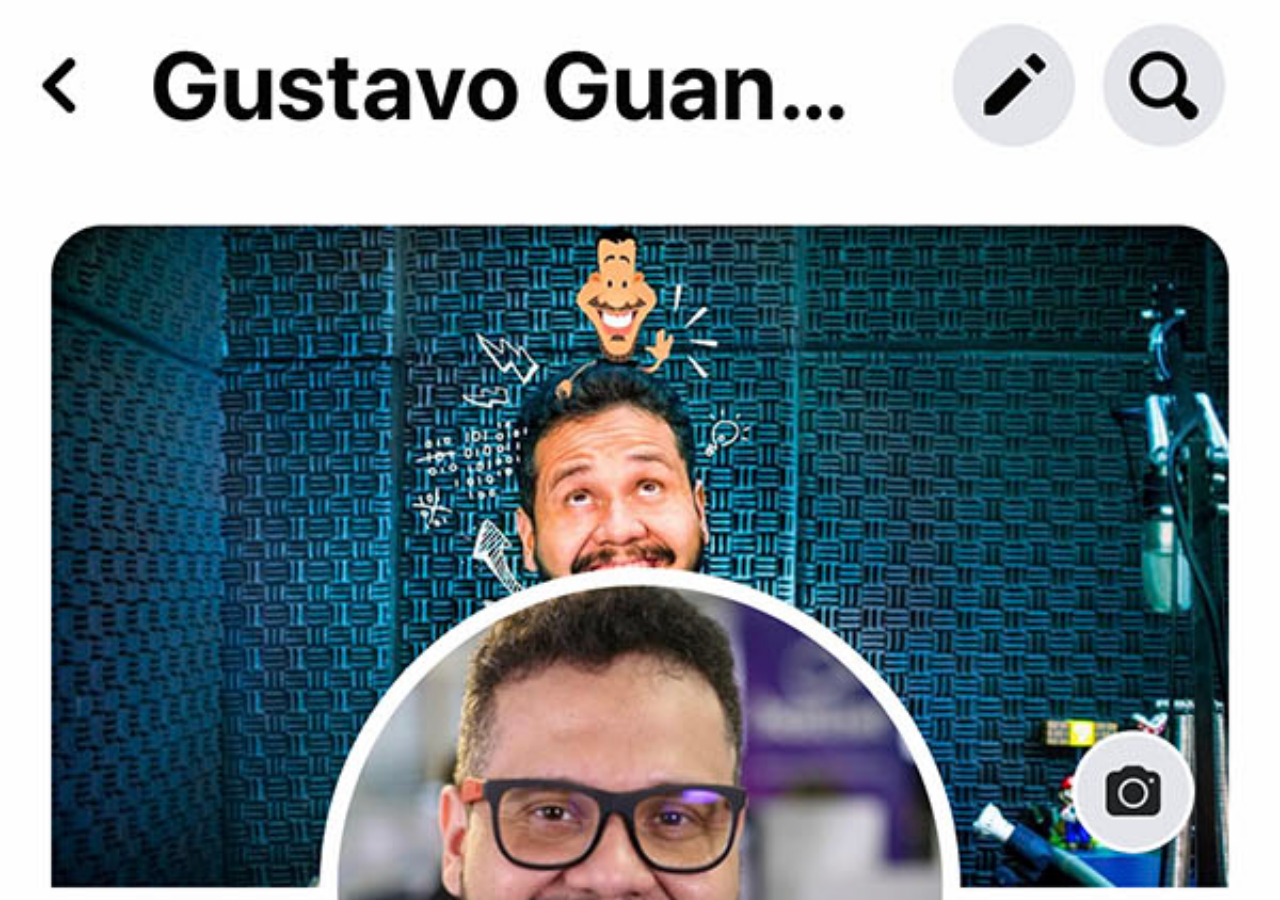
==== facebook.html @ 0d34c8ec "Atualizando Projeto-Social" ====
<!DOCTYPE html>
<html lang="en">
<head>
    <meta charset="UTF-8">
    <meta http-equiv="X-UA-Compatible" content="IE=edge">
    <meta name="viewport" content="width=device-width, initial-scale=1.0">
    <title>Document</title>
    <style>
        *{
            margin: 0px;
            padding: 0px;
        }
        body{
            background-image: url("imagens/tela-facebook.jpg");
            background-position: top left;
            background-repeat: no-repeat;
            background-size: cover;
        }
    </style>
</head>
<body>
    
</body>
</html>
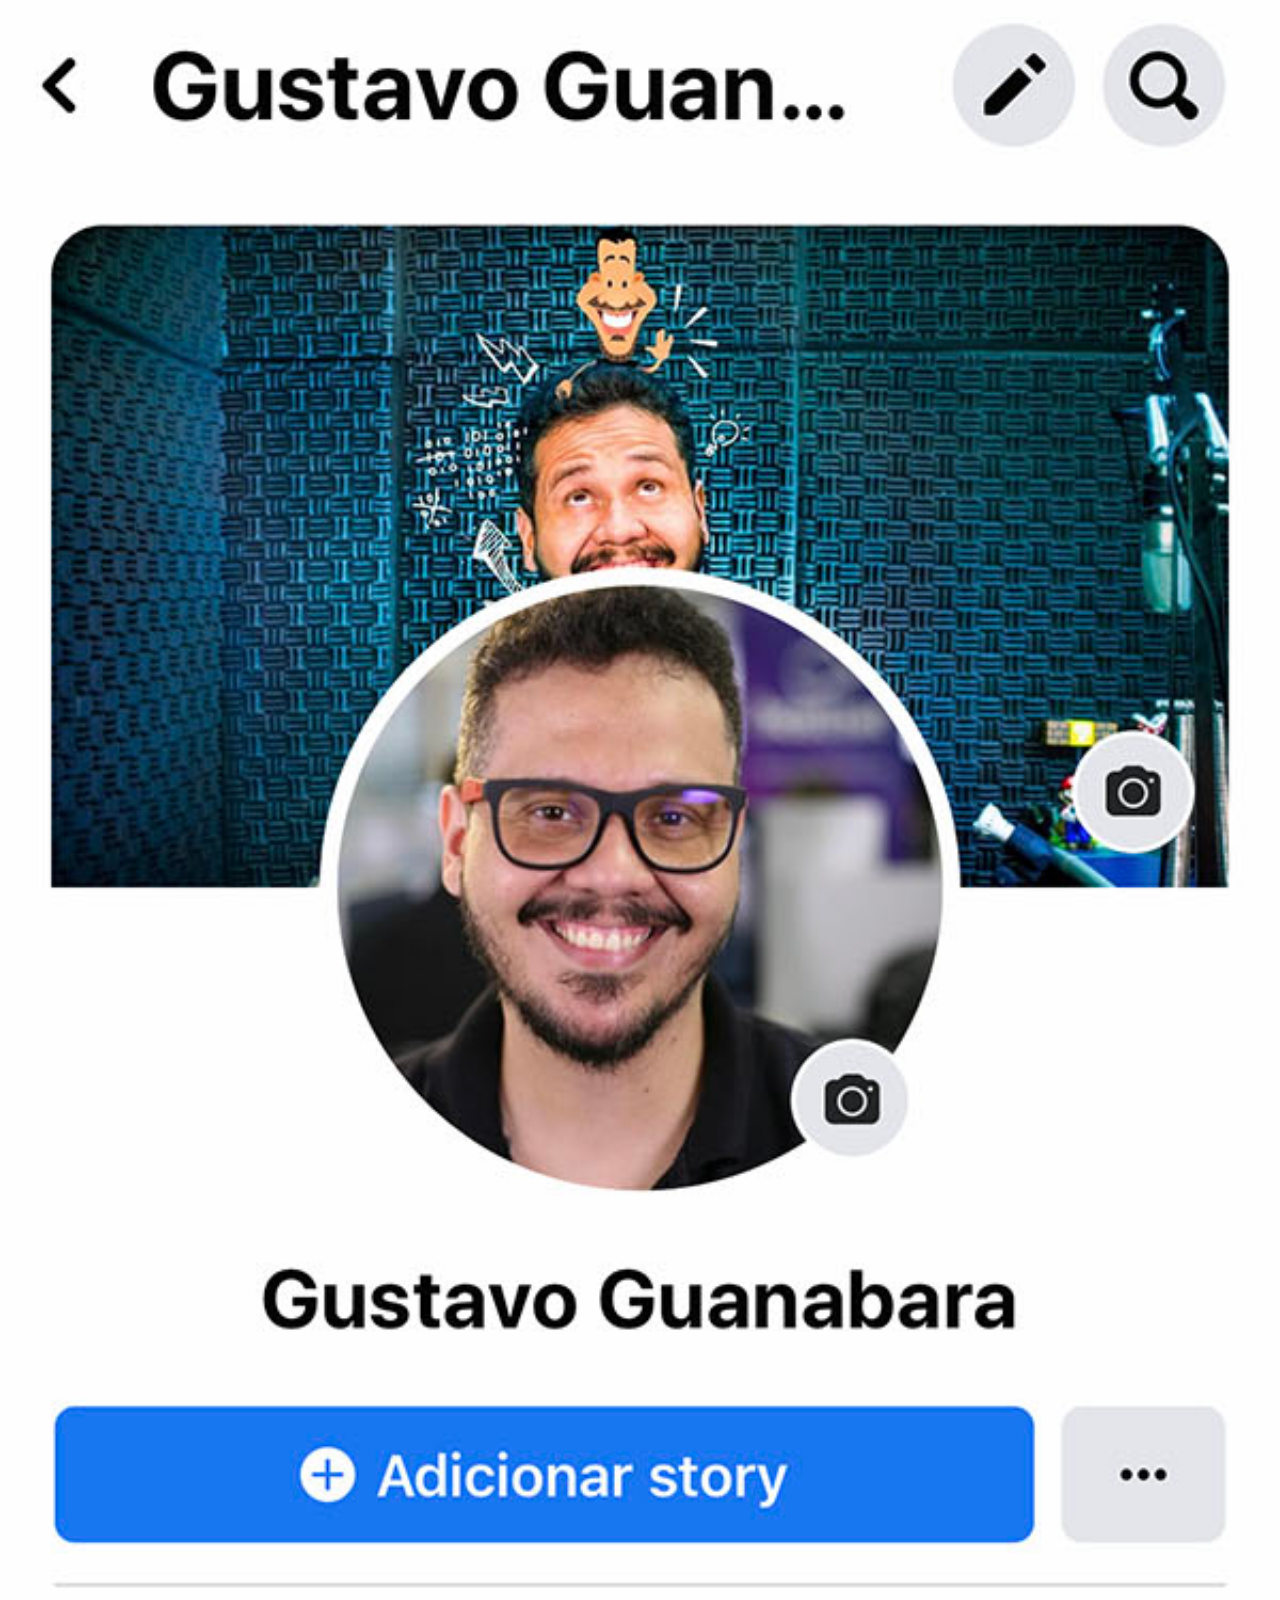
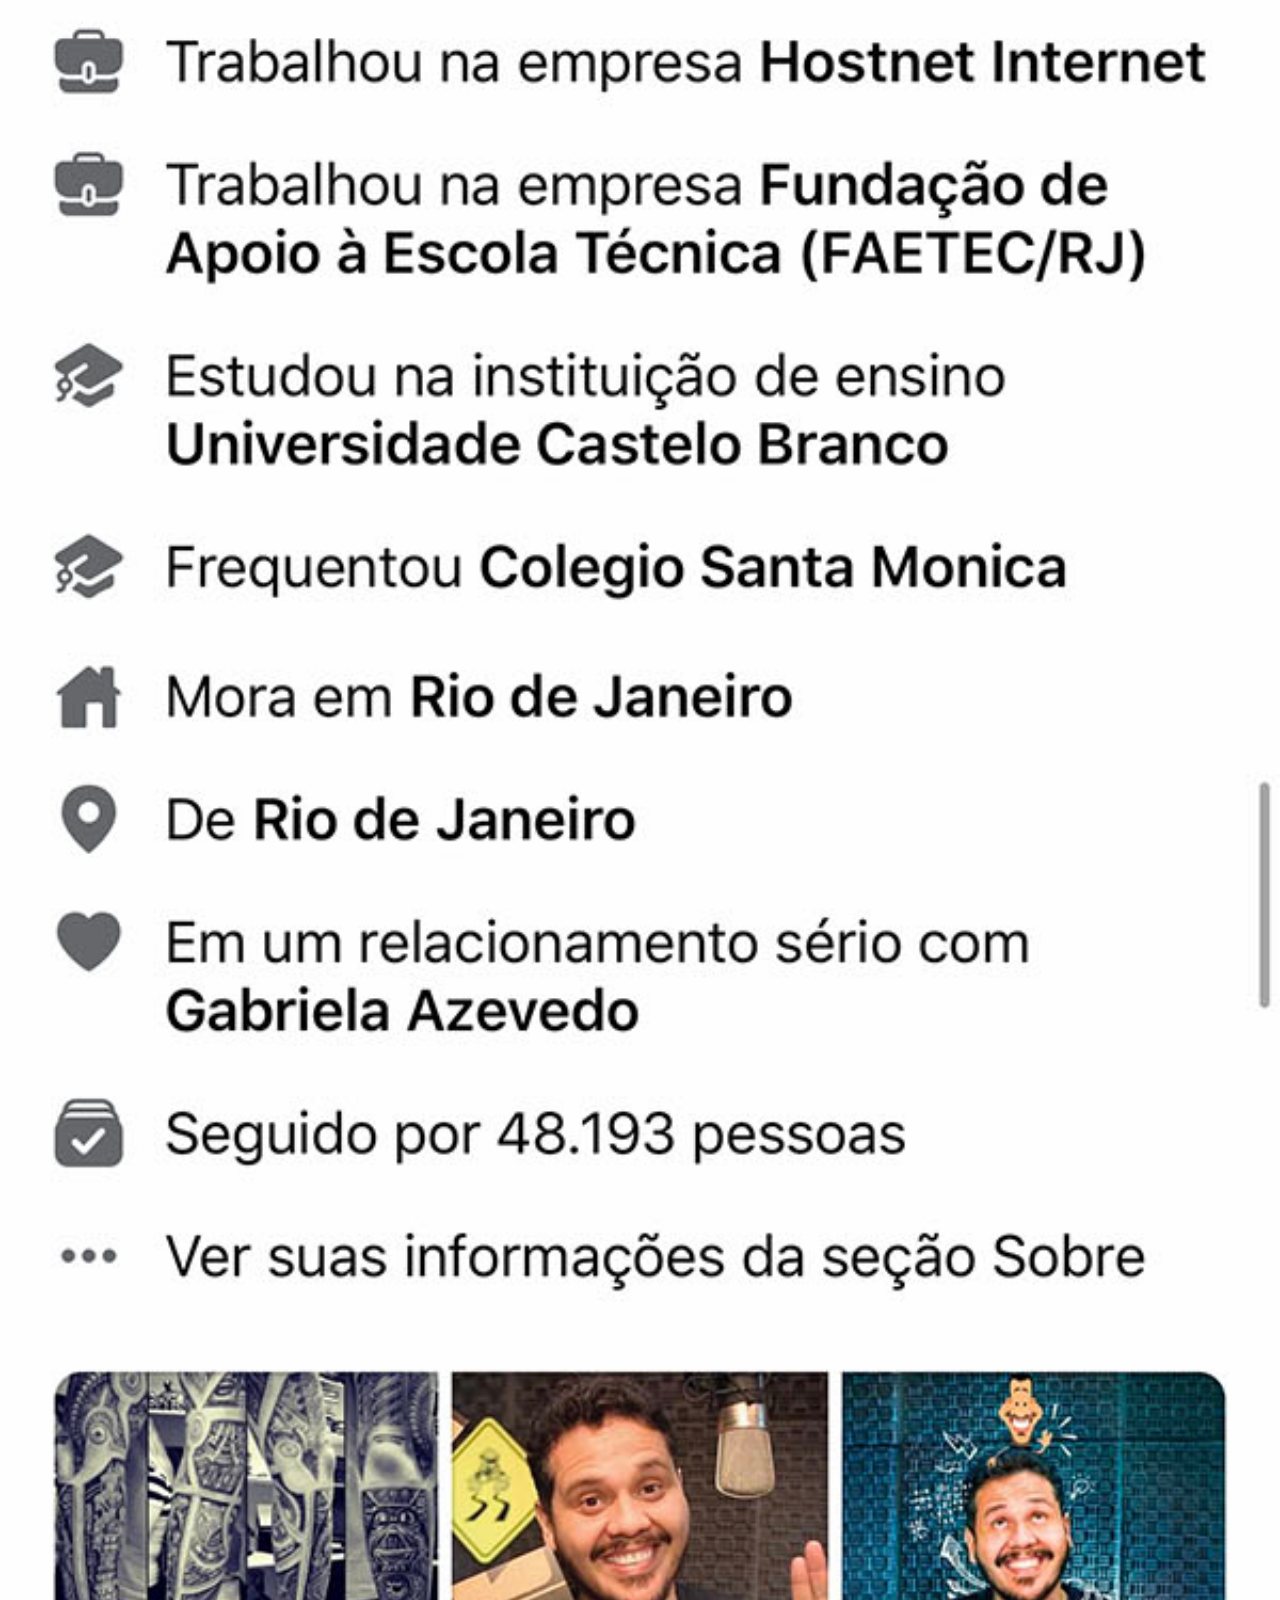
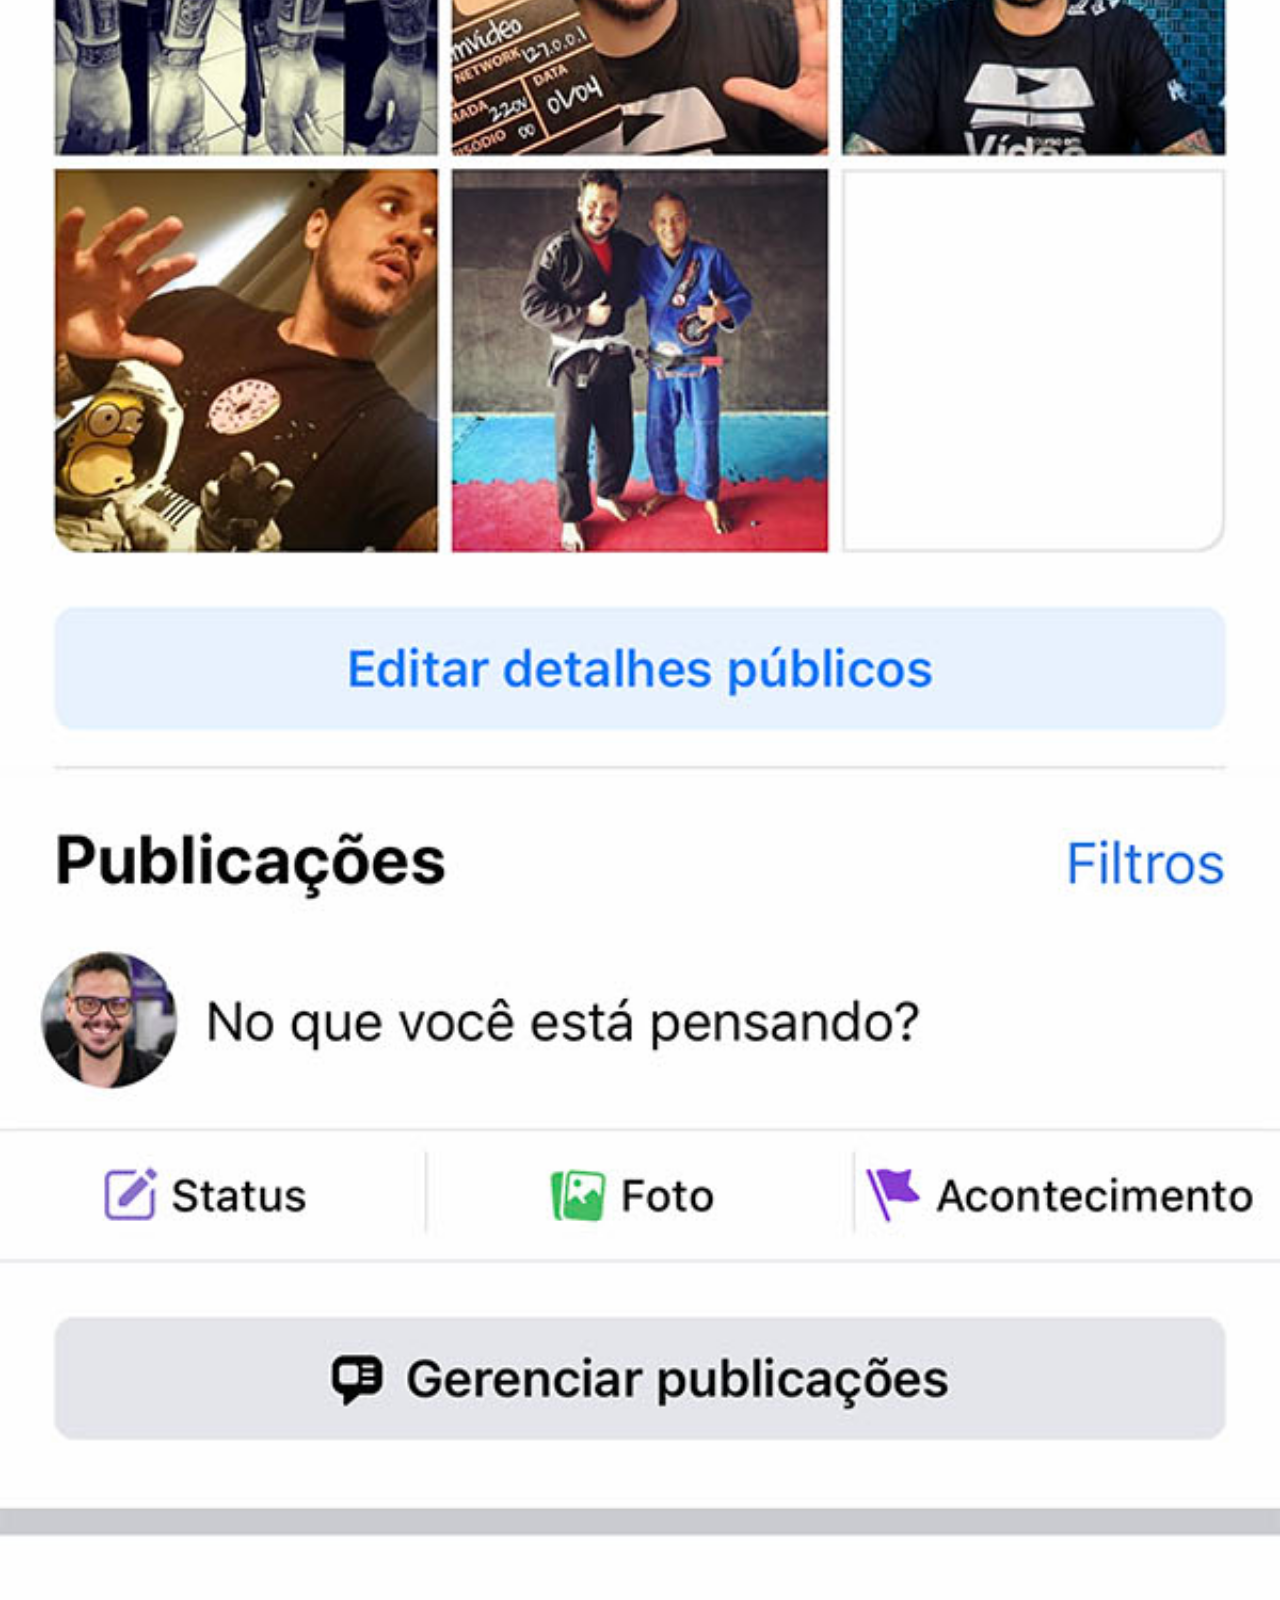
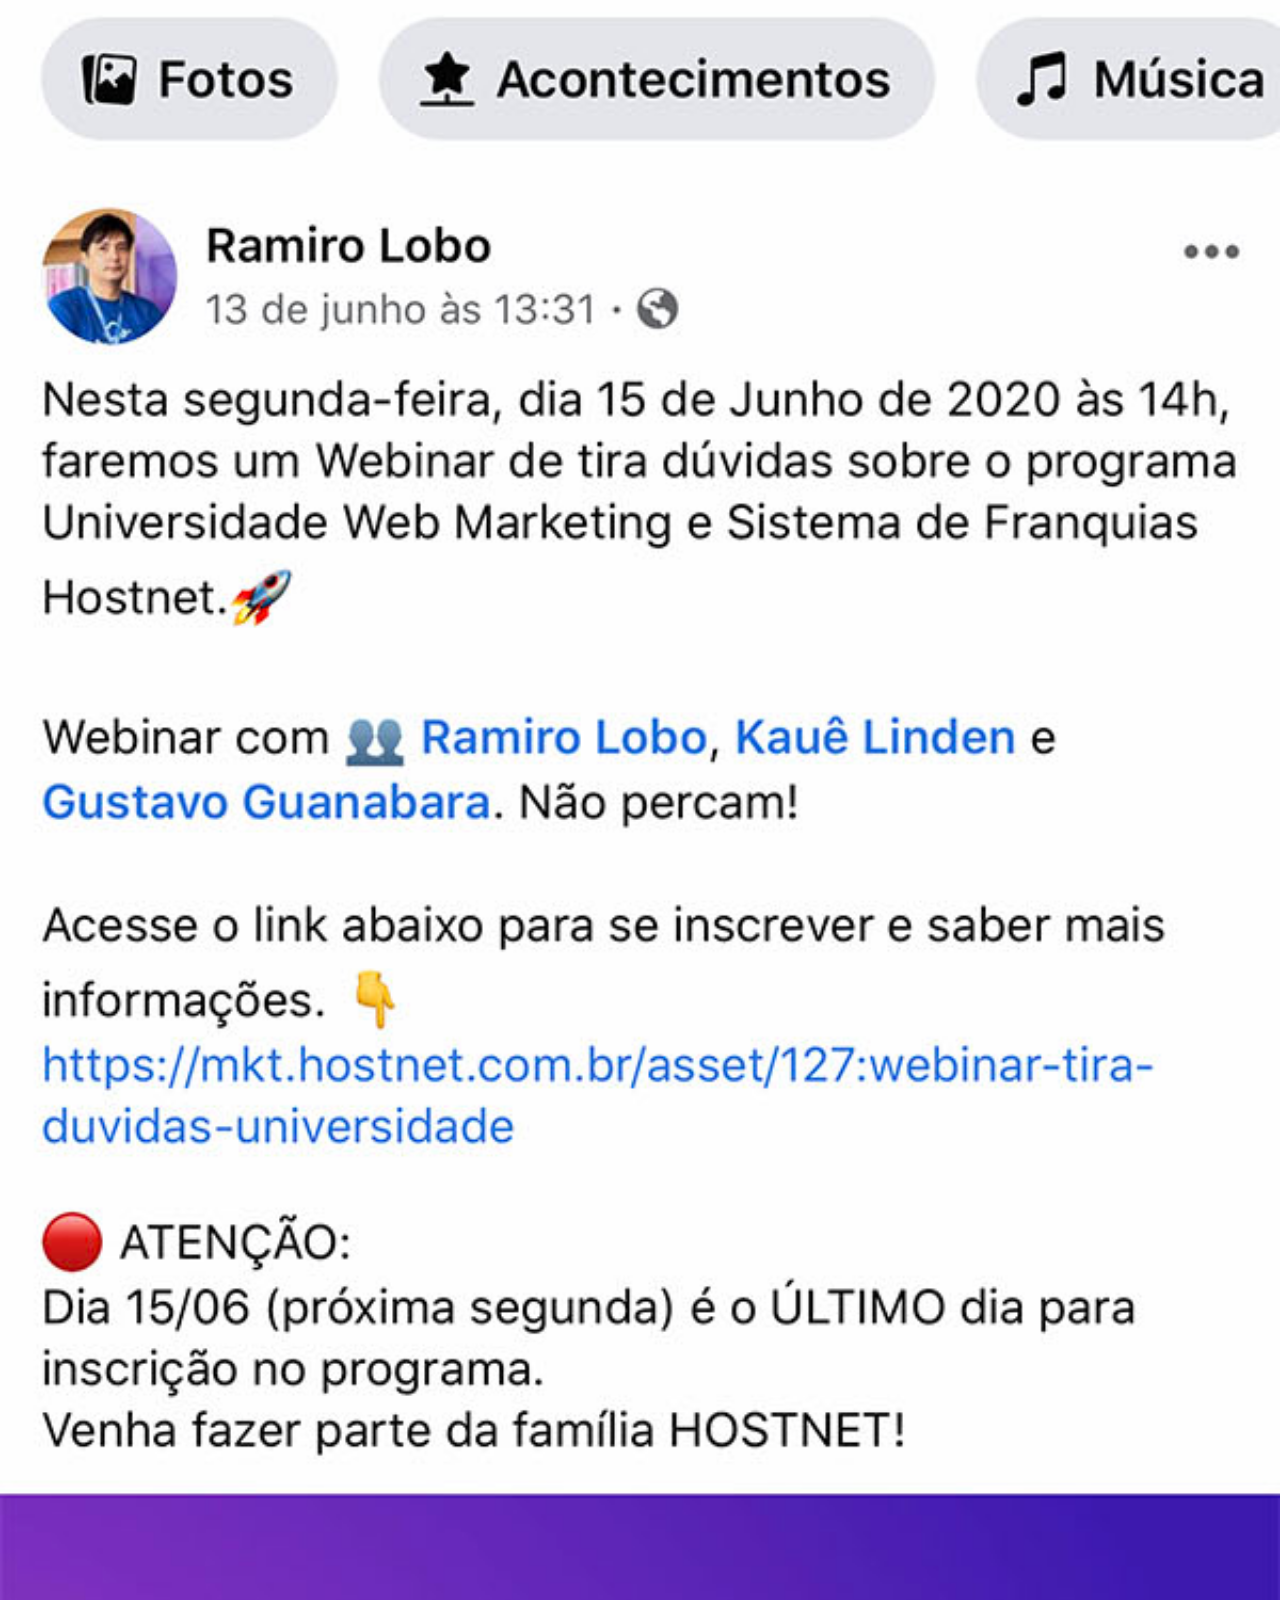
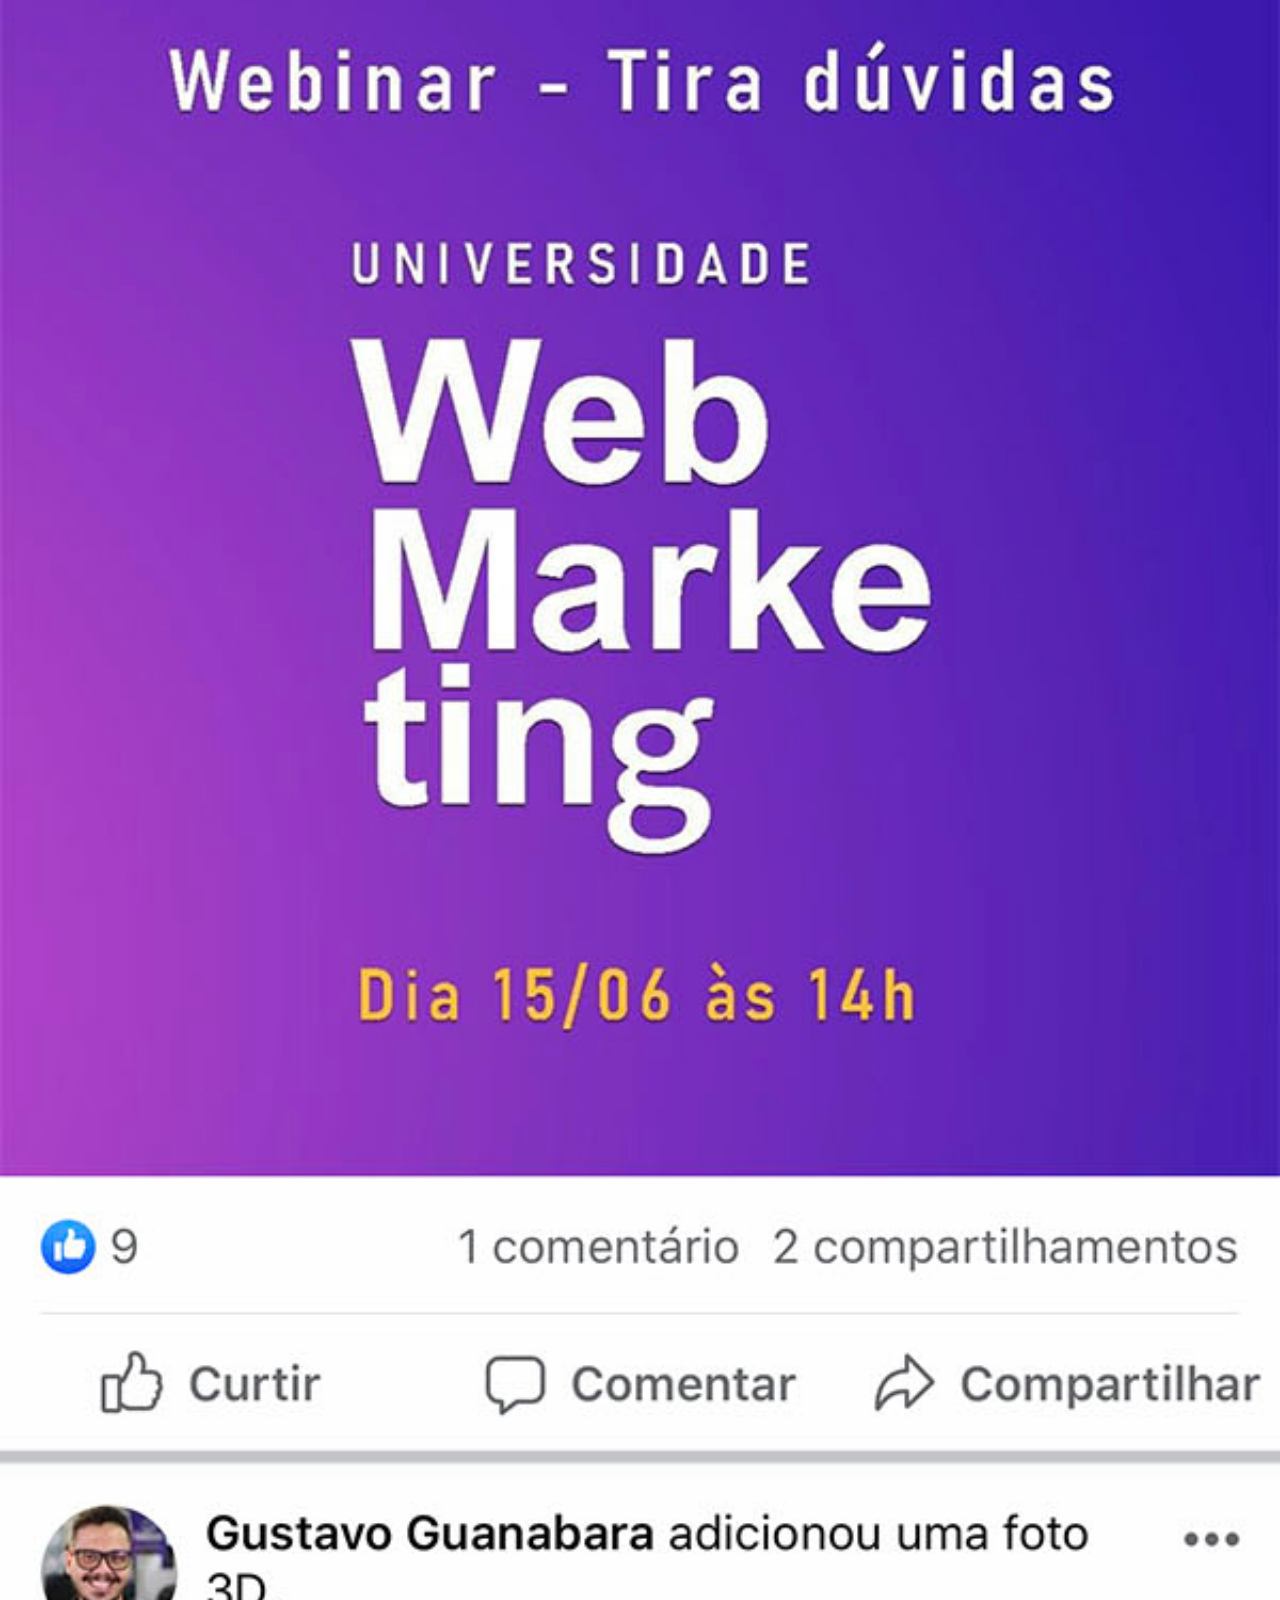
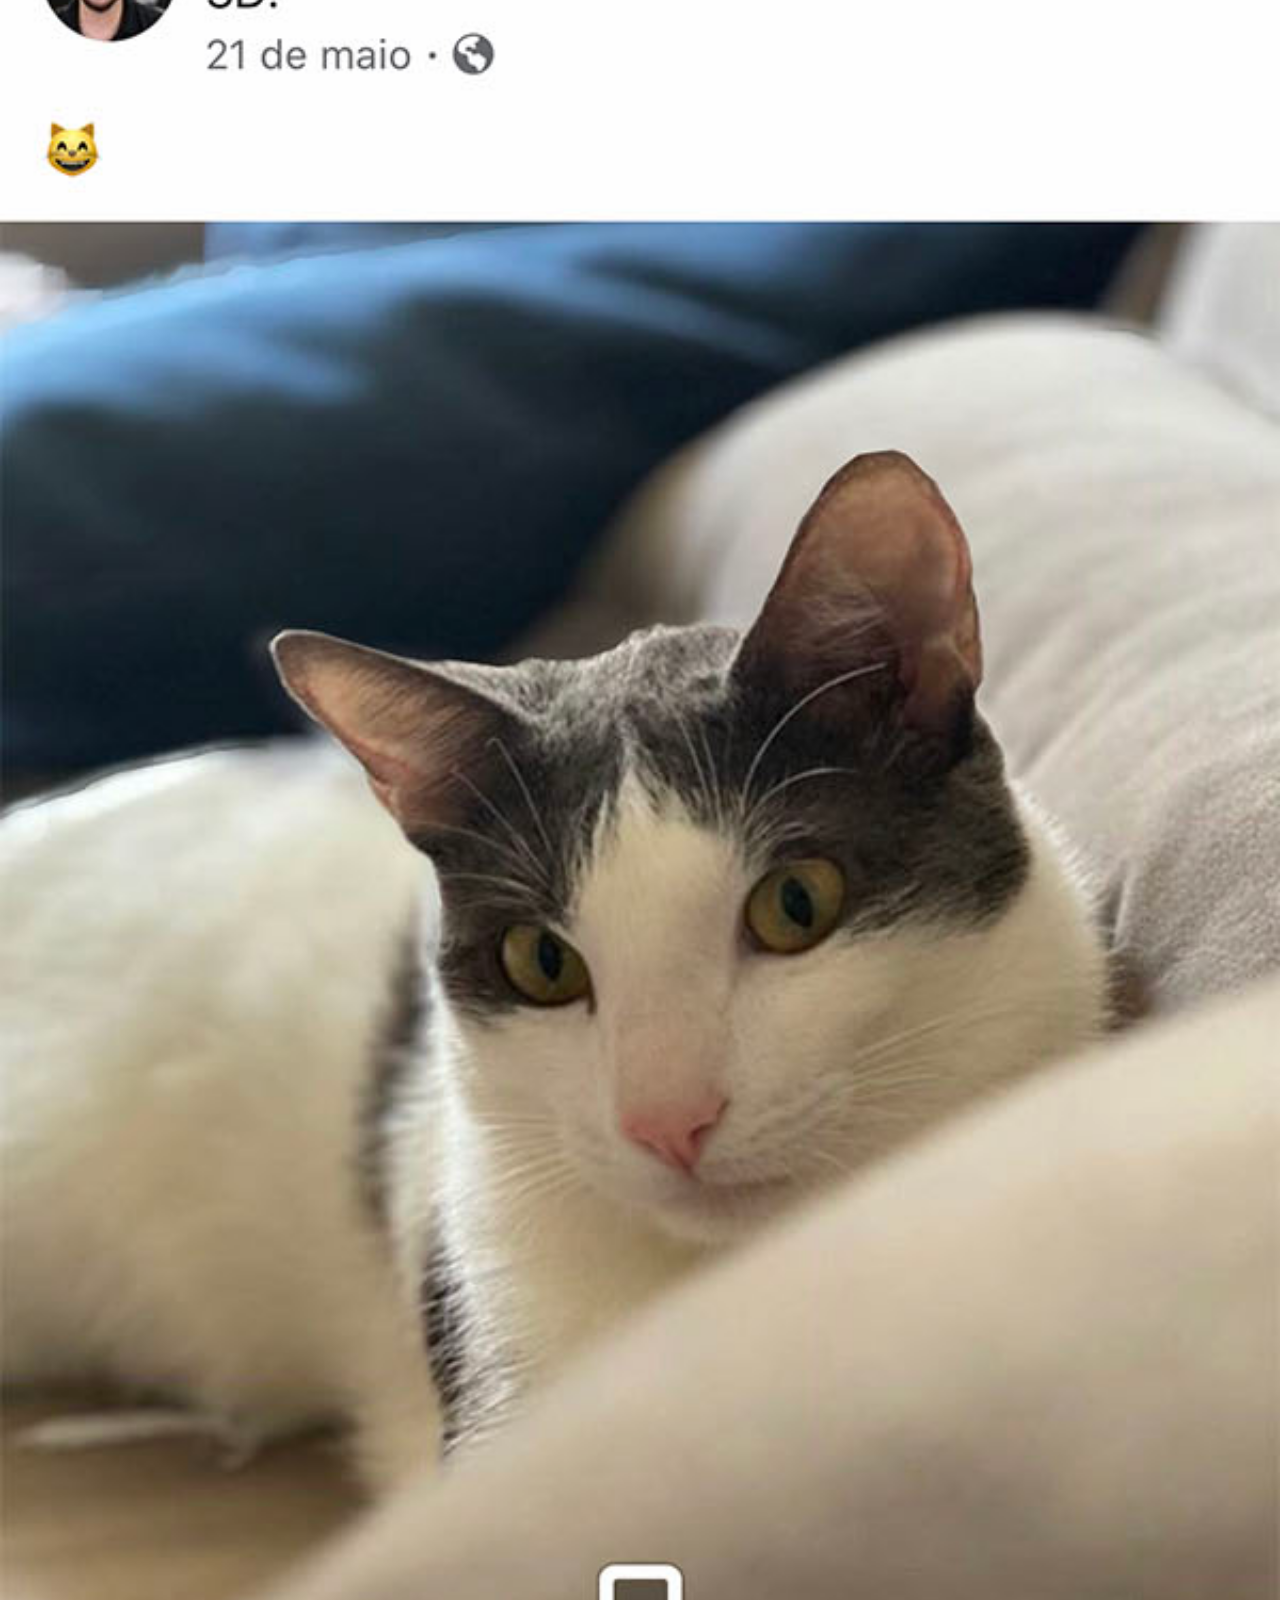
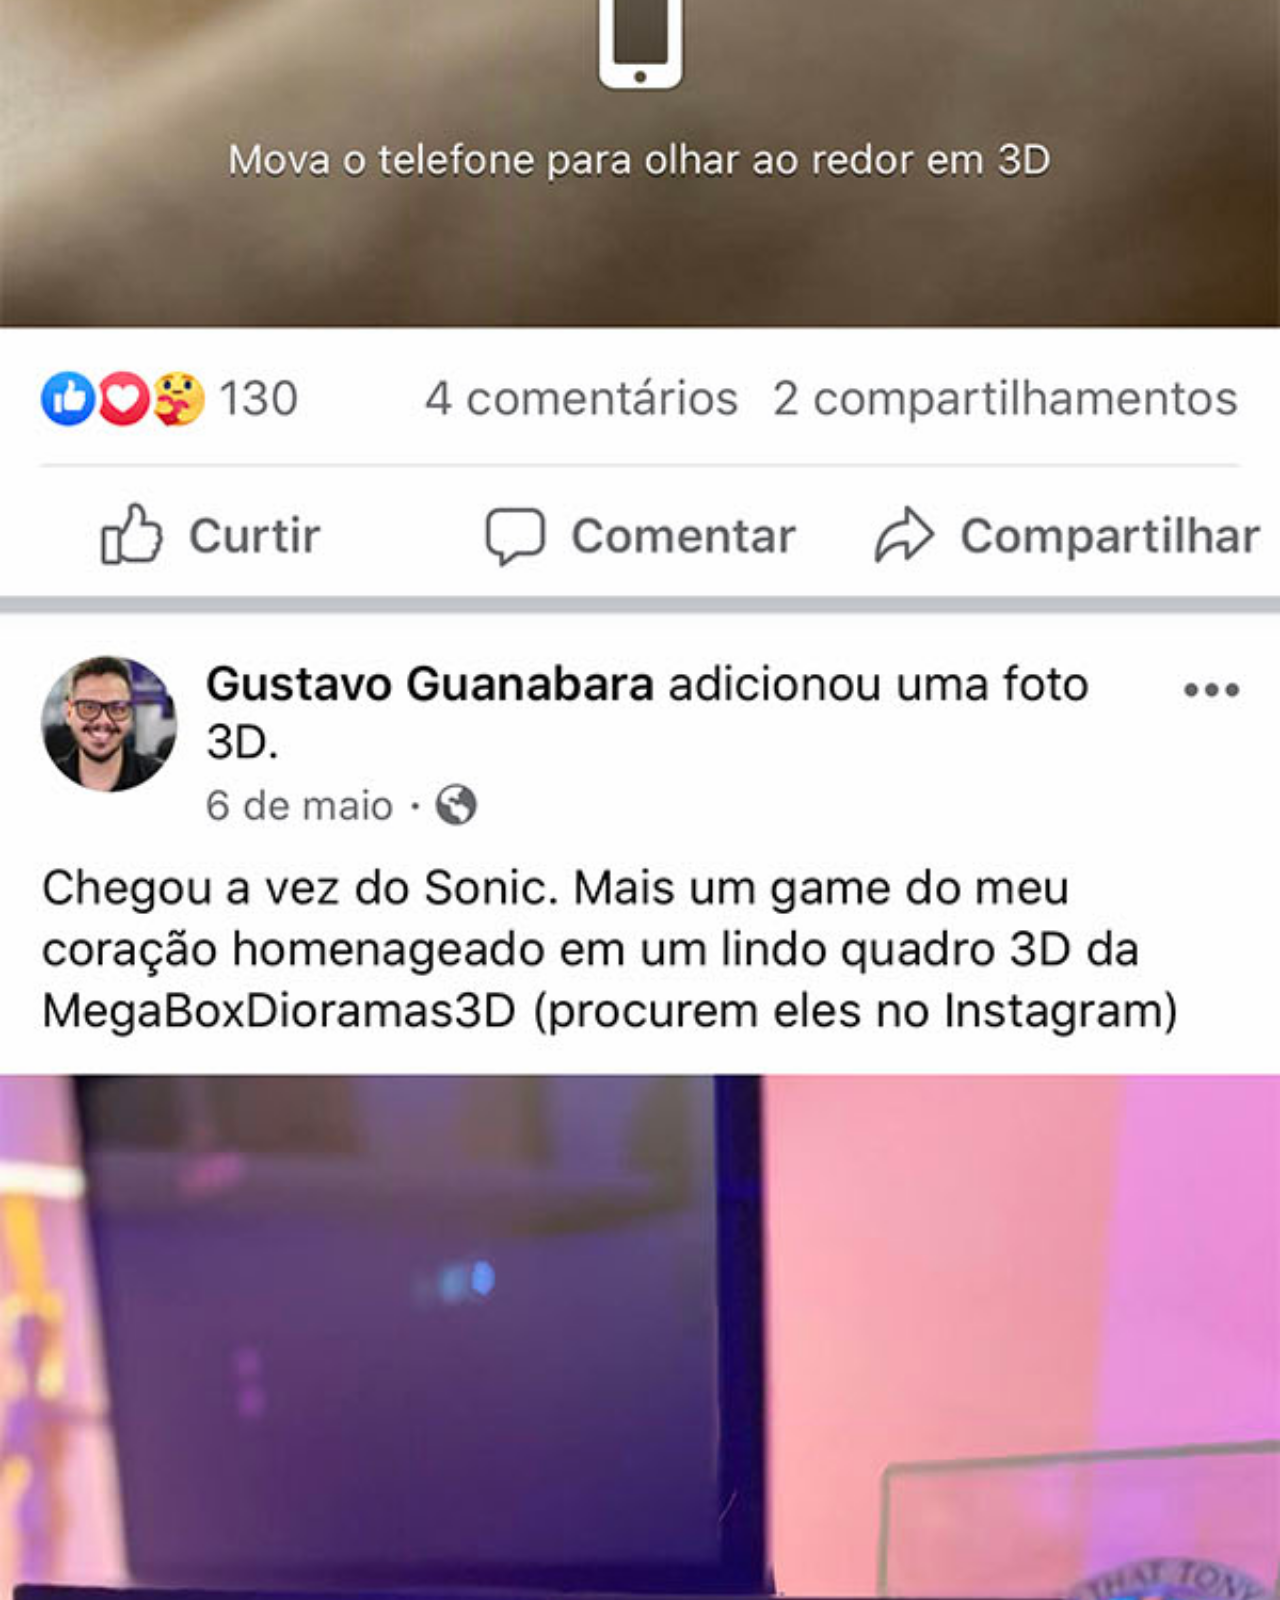
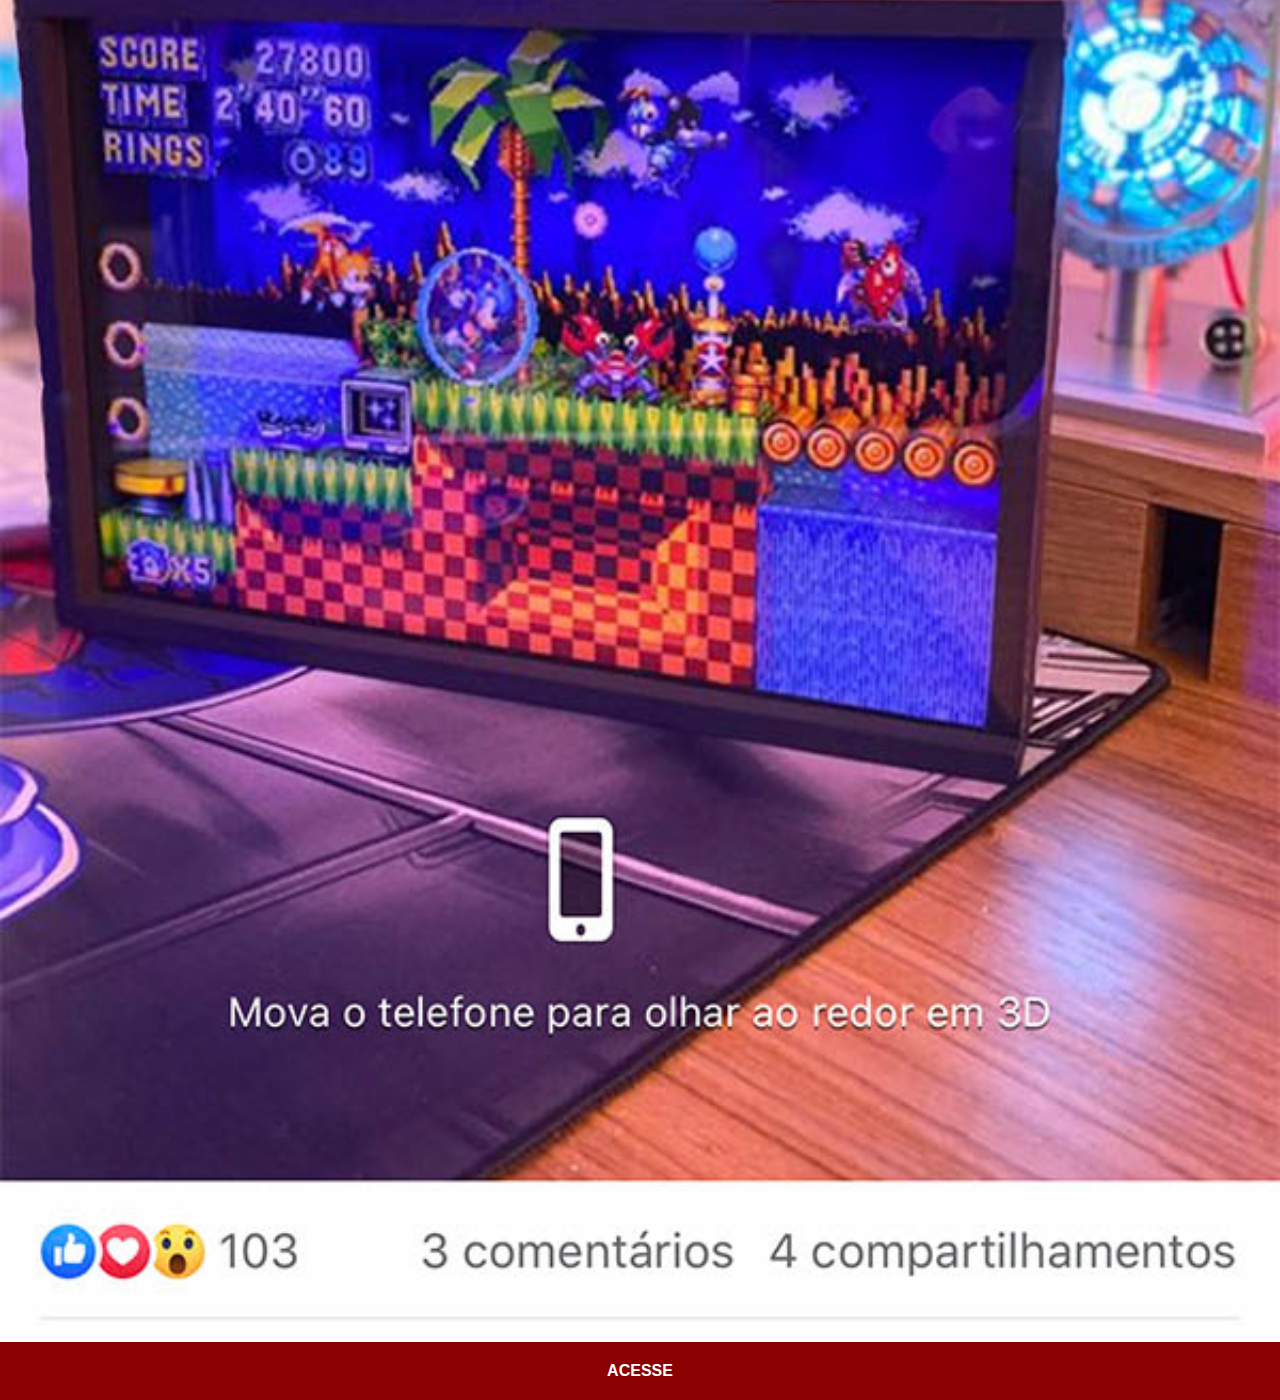
==== commit b2b8d877: "Atualizando o Projeto-Social" ====
--- a/facebook.html
+++ b/facebook.html
@@ -4,21 +4,11 @@
     <meta charset="UTF-8">
     <meta http-equiv="X-UA-Compatible" content="IE=edge">
     <meta name="viewport" content="width=device-width, initial-scale=1.0">
-    <title>Document</title>
-    <style>
-        *{
-            margin: 0px;
-            padding: 0px;
-        }
-        body{
-            background-image: url("imagens/tela-facebook.jpg");
-            background-position: top left;
-            background-repeat: no-repeat;
-            background-size: cover;
-        }
-    </style>
+    <title>Facebook</title>
+    <link rel="stylesheet" href="social.css">
 </head>
 <body>
-    
+    <img src="imagens/tela-facebook.jpg" alt="Facebook">
+    <a href="https://pt-br.facebook.com/gustavoguanabara/" target="_blank">ACESSE</a>
 </body>
 </html>--- a/social.css
+++ b/social.css
@@ -0,0 +1,23 @@
+@charset "UTF-8";
+
+*{
+    margin: 0px;
+    padding: 0px;
+    font-family: Arial, Helvetica, sans-serif
+}
+::-webkit-scrollbar{
+    margin: 0px;
+    height: 0px;
+}
+img{
+    width: 100vw;
+}
+a{
+    display: block;
+    background-color: darkred;
+    color: white;
+    padding: 20px;
+    text-align: center;
+    font-weight: bolder;
+    text-decoration: none;
+}